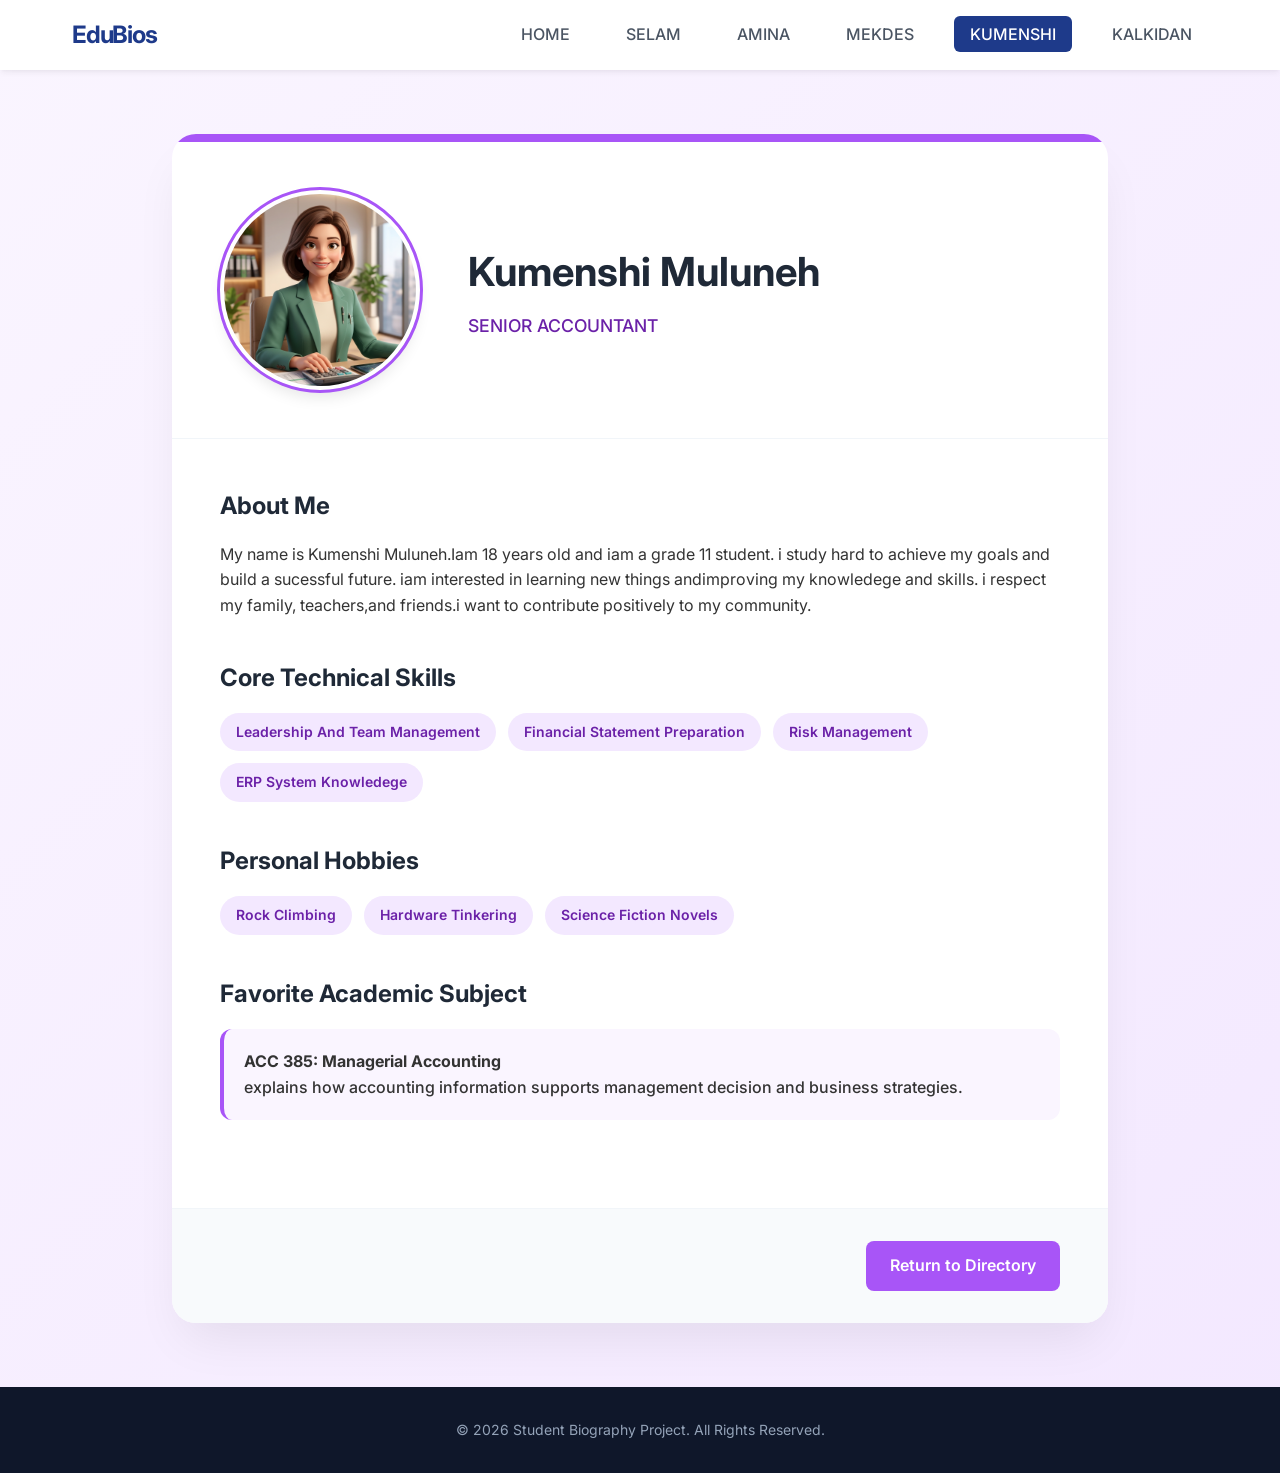
==== student4.html @ 3eb86c79 "initial commit" ====
<!DOCTYPE html>
<html lang="en">
<head>
    <meta charset="UTF-8">
    <meta name="viewport" content="width=device-width, initial-scale=1.0">
    <title>Kumenshi Muluneh - Profile</title>
    <link rel="stylesheet" href="index.css">
</head>
<body class="theme-student4">

    <header class="main-header">
        <nav class="nav-container">
            <div class="site-title">EduBios</div>
            <ul class="nav-menu">
                <li><a href="index.html" class="nav-link">HOME</a></li>
                <li><a href="student1.html" class="nav-link">SELAM</a></li>
                <li><a href="student2.html" class="nav-link">AMINA</a></li>
                <li><a href="student3.html" class="nav-link">MEKDES</a></li>
                <li><a href="student4.html" class="nav-link active">KUMENSHI</a></li>
                <li><a href="student5.html" class="nav-link">KALKIDAN</a></li>
            </ul>
        </nav>
    </header>

    <main class="profile-container">
        <article class="profile-card">
            <div class="profile-accent-bar"></div>
            
            <section class="profile-hero">
                <div class="profile-img-frame">
                    <img src="images/kumenshi.png" alt="Kumenshi Muluneh Profile Image">
                </div>
                <div class="profile-title">
                    <h1>Kumenshi Muluneh</h1>
                    <p>SENIOR ACCOUNTANT</p>
                </div>
            </section>

            <div class="profile-body">
                <section class="profile-section">
                    <h2>About Me</h2>
                    <p>My name is Kumenshi Muluneh.Iam 18 years old and iam a grade 11 student. i study hard to achieve my goals and build a sucessful future. iam interested in learning new things andimproving my knowledege and skills. i respect my family, teachers,and friends.i want to contribute positively to my community.</section>

                <section class="profile-section">
                    <h2>Core Technical Skills</h2>
                    <div class="tags-container">
                        <span class="tag">Leadership And Team Management</span>
                        <span class="tag">Financial Statement Preparation</span>
                        <span class="tag">Risk Management</span>
                        <span class="tag">ERP System Knowledege</span>
                    </div>
                </section>

                <section class="profile-section">
                    <h2>Personal Hobbies</h2>
                    <div class="tags-container">
                        <span class="tag">Rock Climbing</span>
                        <span class="tag">Hardware Tinkering</span>
                        <span class="tag">Science Fiction Novels</span>
                    </div>
                </section>

                <section class="profile-section">
                    <h2>Favorite Academic Subject</h2>
                    <div class="fact-box">
                        <strong>ACC 385: Managerial Accounting</strong>
                        <p>explains how accounting information supports management decision and business strategies.</p>
                    </div>
                </section>
            </div>

            <footer class="profile-footer">
                <a href="index.html" class="btn-back">Return to Directory</a>
            </footer>
        </article>
    </main>

    <footer class="main-footer">
        <p>&copy; 2026 Student Biography Project. All Rights Reserved.</p>
    </footer>

</body>
</html>
---- index.css ----
/* ==========================================================================
   GLOBAL STYLES & RESET
   ========================================================================== */
@import url('https://fonts.googleapis.com/css2?family=Inter:wght@300;400;500;600;700&display=swap');

* {
    margin: 0;
    padding: 0;
    box-sizing: border-box;
}

body {
    font-family: 'Inter', sans-serif;
    line-height: 1.6;
    color: #333333;
    background-color: #f8fafc;
    display: flex;
    flex-direction: column;
    min-height: 100vh;
}

a {
    text-decoration: none;
    color: inherit;
}

/* ==========================================================================
   NAVIGATION & HEADER
   ========================================================================== */
.main-header {
    background-color: #ffffff;
    box-shadow: 0 4px 6px -1px rgba(0, 0, 0, 0.05), 0 2px 4px -1px rgba(0, 0, 0, 0.03);
    position: sticky;
    top: 0;
    z-index: 1000;
}

.nav-container {
    max-width: 1200px;
    margin: 0 auto;
    padding: 1rem 2rem;
    display: flex;
    justify-content: space-between;
    align-items: center;
    flex-wrap: wrap;
    gap: 1rem;
}

.site-title {
    font-size: 1.5rem;
    font-weight: 700;
    color: #1e3a8a;
    letter-spacing: -0.05em;
}

.nav-menu {
    display: flex;
    list-style: none;
    gap: 1.5rem;
}

.nav-link {
    font-weight: 500;
    color: #4b5563;
    padding: 0.5rem 1rem;
    border-radius: 6px;
    transition: all 0.3s ease;
}

.nav-link:hover {
    color: #1e3a8a;
    background-color: #eff6ff;
    transform: translateY(-2px);
}

.nav-link.active {
    background-color: #1e3a8a;
    color: #ffffff;
}

/* ==========================================================================
   HOMEPAGE SPECIFIC STYLES
   ========================================================================== */
.hero-section {
    background: linear-gradient(135deg, #1e3a8a 0%, #3b82f6 100%);
    color: #ffffff;
    text-align: center;
    padding: 5rem 2rem;
}

.hero-content {
    max-width: 800px;
    margin: 0 auto;
}

.hero-title {
    font-size: 3rem;
    font-weight: 700;
    margin-bottom: 1.5rem;
    letter-spacing: -0.03em;
}

.hero-subtitle {
    font-size: 1.25rem;
    opacity: 0.9;
    font-weight: 300;
}

.roster-section {
    max-width: 1200px;
    margin: 4rem auto;
    padding: 0 2rem;
}

.section-heading {
    text-align: center;
    font-size: 2rem;
    color: #1f2937;
    margin-bottom: 3rem;
    position: relative;
}

.section-heading::after {
    content: '';
    display: block;
    width: 60px;
    height: 4px;
    background-color: #3b82f6;
    margin: 0.5rem auto 0;
    border-radius: 2px;
}

.grid-layout {
    display: flex;
    flex-wrap: wrap;
    gap: 2rem;
    justify-content: center;
}

.student-preview-card {
    background: #ffffff;
    border-radius: 16px;
    overflow: hidden;
    width: calc(33.333% - 1.34rem);
    min-width: 280px;
    box-shadow: 0 10px 15px -3px rgba(0, 0, 0, 0.05);
    transition: all 0.3s cubic-bezier(0.4, 0, 0.2, 1);
    display: flex;
    flex-direction: column;
}

.student-preview-card:hover {
    transform: translateY(-10px);
    box-shadow: 0 20px 25px -5px rgba(0, 0, 0, 0.1);
}

.card-img-container {
    height: 240px;
    overflow: hidden;
    background-color: #e5e7eb;
}

.card-img-container img {
    width: 100%;
    height: 100%;
    object-fit: cover;
    transition: transform 0.5s ease;
}

.student-preview-card:hover .card-img-container img {
    transform: scale(1.05);
}

.card-info {
    padding: 1.5rem;
    text-align: center;
    flex-grow: 1;
    display: flex;
    flex-direction: column;
    justify-content: space-between;
}

.card-name {
    font-size: 1.25rem;
    color: #1f2937;
    margin-bottom: 0.5rem;
}

.card-role {
    font-size: 0.875rem;
    color: #6b7280;
    margin-bottom: 1.5rem;
    text-transform: uppercase;
    letter-spacing: 0.05em;
}

.btn-primary {
    display: inline-block;
    background-color: #1e3a8a;
    color: #ffffff;
    padding: 0.75rem 1.5rem;
    border-radius: 8px;
    font-weight: 600;
    transition: background-color 0.2s ease, transform 0.2s ease;
}

.btn-primary:hover {
    background-color: #1d4ed8;
    transform: scale(1.02);
}

/* ==========================================================================
   INDIVIDUAL STUDENT PAGE THEMES & LAYOUT
   ========================================================================== */
/* Dynamic Base Themes */
body.theme-student1 { background: linear-gradient(135deg, #f0fdf4 0%, #dcfce7 100%); } /* Emerald */
body.theme-student2 { background: linear-gradient(135deg, #fef2f2 0%, #fee2e2 100%); } /* Rose */
body.theme-student3 { background: linear-gradient(135deg, #fefaf0 0%, #fef3c7 100%); } /* Amber */
body.theme-student4 { background: linear-gradient(135deg, #faf5ff 0%, #f3e8ff 100%); } /* Purple */
body.theme-student5 { background: linear-gradient(135deg, #f0f9ff 0%, #e0f2fe 100%); } /* Sky Cyan */

.profile-container {
    max-width: 1000px;
    margin: 4rem auto;
    padding: 0 2rem;
    flex-grow: 1;
}

.profile-card {
    background: #ffffff;
    border-radius: 24px;
    box-shadow: 0 25px 50px -12px rgba(0, 0, 0, 0.08);
    overflow: hidden;
    display: flex;
    flex-direction: column;
}

/* Accent Design Overrides per Theme */
.theme-student1 .profile-accent-bar { height: 8px; background: #10b981; }
.theme-student2 .profile-accent-bar { height: 8px; background: #f43f5e; }
.theme-student3 .profile-accent-bar { height: 8px; background: #f59e0b; }
.theme-student4 .profile-accent-bar { height: 8px; background: #a855f7; }
.theme-student5 .profile-accent-bar { height: 8px; background: #06b6d4; }

.profile-hero {
    display: flex;
    align-items: center;
    gap: 3rem;
    padding: 3rem;
    border-bottom: 1px solid #f1f5f9;
}

.profile-img-frame {
    width: 200px;
    height: 200px;
    border-radius: 50%;
    overflow: hidden;
    box-shadow: 0 10px 15px -3px rgba(0, 0, 0, 0.1);
    flex-shrink: 0;
    border: 4px solid #ffffff;
}

.theme-student1 .profile-img-frame { outline: 3px solid #10b981; }
.theme-student2 .profile-img-frame { outline: 3px solid #f43f5e; }
.theme-student3 .profile-img-frame { outline: 3px solid #f59e0b; }
.theme-student4 .profile-img-frame { outline: 3px solid #a855f7; }
.theme-student5 .profile-img-frame { outline: 3px solid #06b6d4; }

.profile-img-frame img {
    width: 100%;
    height: 100%;
    object-fit: cover;
}

.profile-title h1 {
    font-size: 2.5rem;
    color: #1f2937;
    margin-bottom: 0.5rem;
}

.profile-title p {
    font-size: 1.1rem;
    font-weight: 500;
}
.theme-student1 .profile-title p { color: #047857; }
.theme-student2 .profile-title p { color: #be123c; }
.theme-student3 .profile-title p { color: #b45309; }
.theme-student4 .profile-title p { color: #6b21a8; }
.theme-student5 .profile-title p { color: #0369a1; }

.profile-body {
    padding: 3rem;
}

.profile-section {
    margin-bottom: 2.5rem;
}

.profile-section h2 {
    font-size: 1.5rem;
    color: #1f2937;
    margin-bottom: 1rem;
    display: flex;
    align-items: center;
    gap: 0.5rem;
}

.tags-container {
    display: flex;
    flex-wrap: wrap;
    gap: 0.75rem;
    margin-top: 0.5rem;
}

.tag {
    padding: 0.5rem 1rem;
    border-radius: 9999px;
    font-size: 0.875rem;
    font-weight: 600;
}

/* Tag Color Variations Based on Theme Context */
.theme-student1 .tag { background-color: #dcfce7; color: #166534; }
.theme-student2 .tag { background-color: #fee2e2; color: #991b1b; }
.theme-student3 .tag { background-color: #fef3c7; color: #92400e; }
.theme-student4 .tag { background-color: #f3e8ff; color: #6b21a8; }
.theme-student5 .tag { background-color: #e0f2fe; color: #0369a1; }

.fact-box {
    padding: 1.25rem;
    border-radius: 12px;
    font-weight: 500;
}
.theme-student1 .fact-box { background-color: #f0fdf4; border-left: 4px solid #10b981; }
.theme-student2 .fact-box { background-color: #fef2f2; border-left: 4px solid #f43f5e; }
.theme-student3 .fact-box { background-color: #fefaf0; border-left: 4px solid #f59e0b; }
.theme-student4 .fact-box { background-color: #faf5ff; border-left: 4px solid #a855f7; }
.theme-student5 .fact-box { background-color: #f0f9ff; border-left: 4px solid #06b6d4; }

.profile-footer {
    padding: 2rem 3rem;
    background-color: #f8fafc;
    border-top: 1px solid #f1f5f9;
    display: flex;
    justify-content: flex-end;
}

.btn-back {
    display: inline-flex;
    align-items: center;
    padding: 0.75rem 1.5rem;
    border-radius: 8px;
    font-weight: 600;
    color: #ffffff;
    transition: all 0.2s ease;
}
.theme-student1 .btn-back { background-color: #10b981; }
.theme-student1 .btn-back:hover { background-color: #059669; }
.theme-student2 .btn-back { background-color: #f43f5e; }
.theme-student2 .btn-back:hover { background-color: #e11d48; }
.theme-student3 .btn-back { background-color: #f59e0b; }
.theme-student3 .btn-back:hover { background-color: #d97706; }
.theme-student4 .btn-back { background-color: #a855f7; }
.theme-student4 .btn-back:hover { background-color: #9333ea; }
.theme-student5 .btn-back { background-color: #06b6d4; }
.theme-student5 .btn-back:hover { background-color: #0891b2; }

/* ==========================================================================
   FOOTER
   ========================================================================== */
.main-footer {
    background-color: #0f172a;
    color: #94a3b8;
    text-align: center;
    padding: 2rem;
    margin-top: auto;
    font-size: 0.875rem;
}

/* ==========================================================================
   RESPONSIVE MEDIA QUERIES
   ========================================================================== */
@media (max-width: 968px) {
    .student-preview-card {
        width: calc(50% - 1rem);
    }
    .profile-hero {
        flex-direction: column;
        text-align: center;
        padding: 2rem;
    }
}

@media (max-width: 640px) {
    .nav-container {
        flex-direction: column;
    }
    .nav-menu {
        width: 100%;
        justify-content: center;
        flex-wrap: wrap;
    }
    .student-preview-card {
        width: 100%;
    }
    .hero-title {
        font-size: 2rem;
    }
    .profile-body {
        padding: 2rem;
    }
}
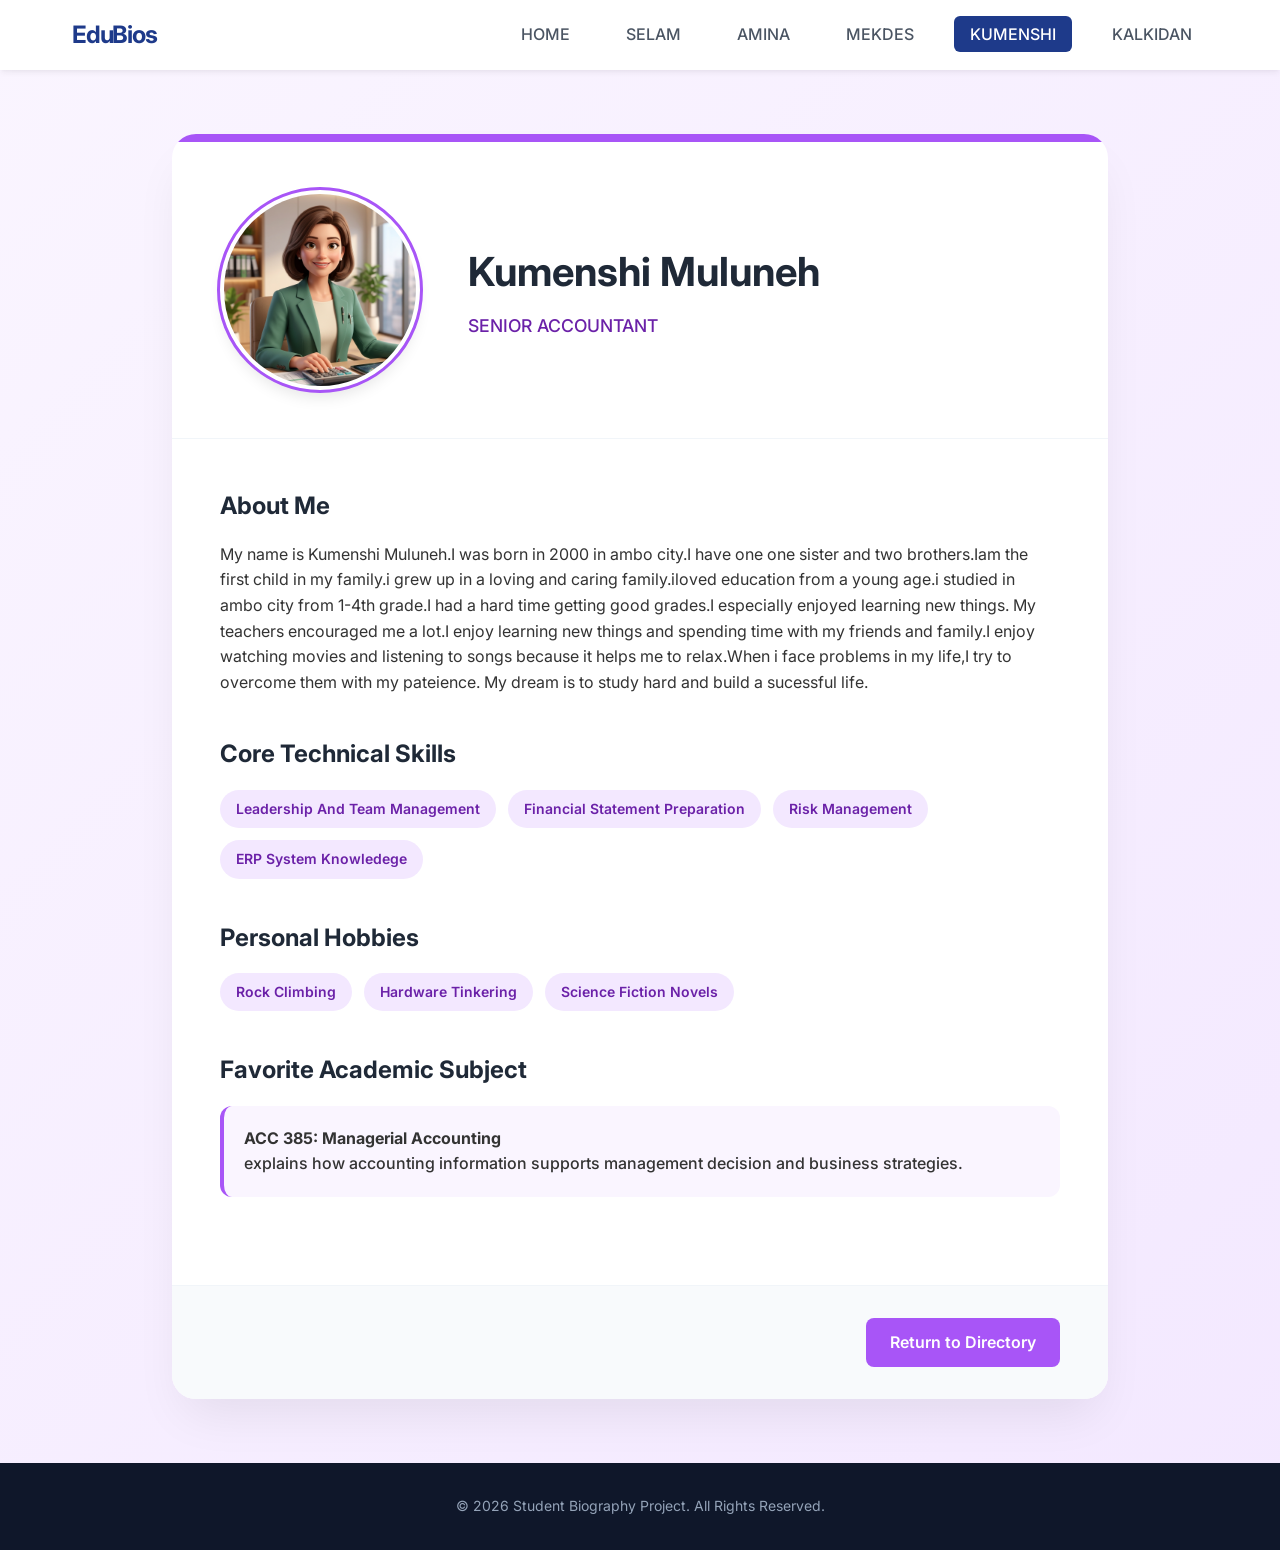
==== commit b95e1bcc: "update biography text" ====
--- a/student4.html
+++ b/student4.html
@@ -39,7 +39,7 @@
             <div class="profile-body">
                 <section class="profile-section">
                     <h2>About Me</h2>
-                    <p>My name is Kumenshi Muluneh.Iam 18 years old and iam a grade 11 student. i study hard to achieve my goals and build a sucessful future. iam interested in learning new things andimproving my knowledege and skills. i respect my family, teachers,and friends.i want to contribute positively to my community.</section>
+                    <p>My name is Kumenshi Muluneh.I was born in 2000 in ambo city.I have one one sister and two brothers.Iam the first child in my family.i grew up in a loving and caring family.iloved education from a young age.i studied in ambo city from 1-4th grade.I had a hard time getting good grades.I especially enjoyed learning new things. My teachers encouraged me a lot.I enjoy learning new things and spending time with my friends and family.I enjoy watching movies and listening to songs because it helps me to relax.When i face problems in my life,I try to overcome them with my pateience. My dream is to study hard and build a sucessful life.</section>
 
                 <section class="profile-section">
                     <h2>Core Technical Skills</h2>
